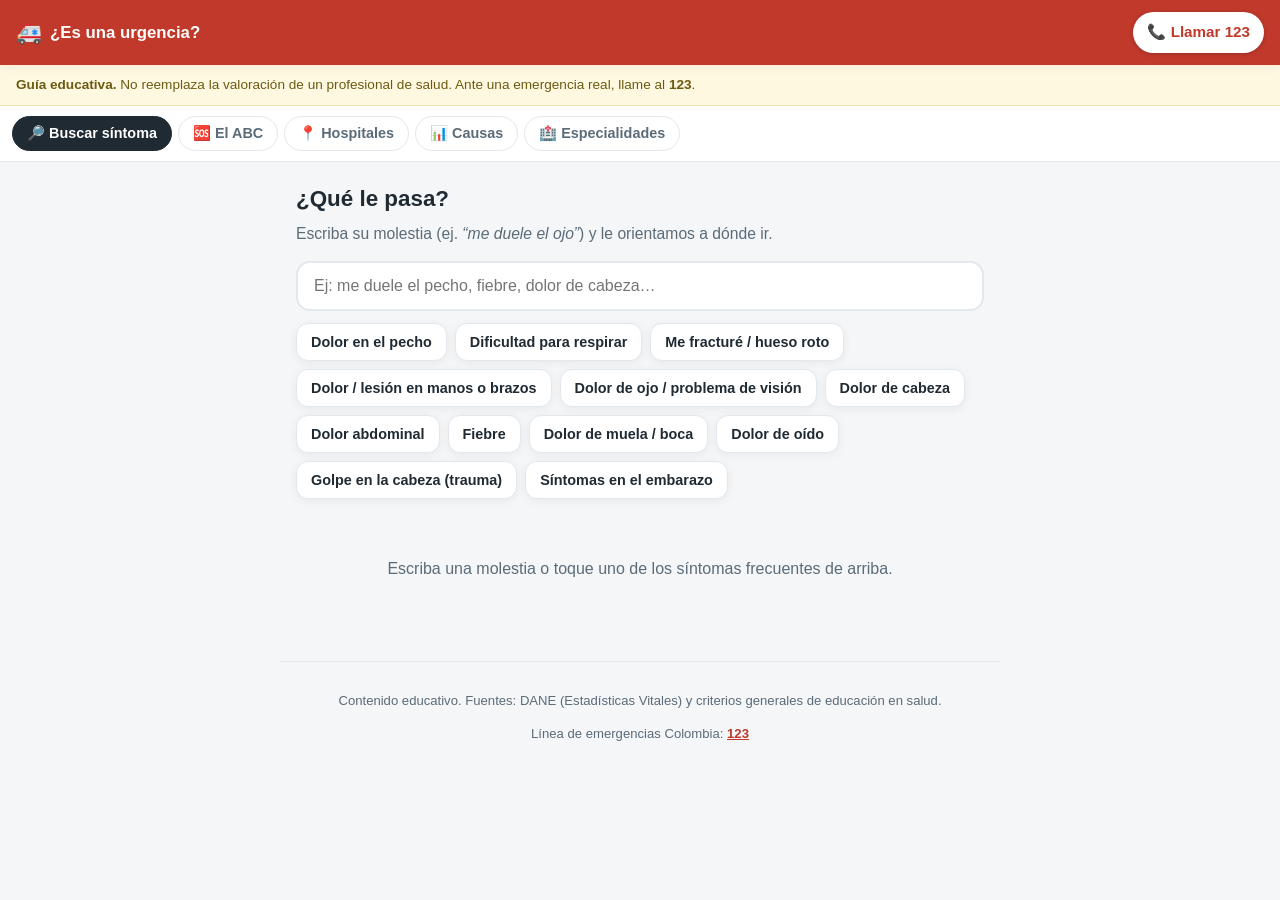
==== visor/urgencias-visor.html @ c4216f6f "App educativa de urgencias (Subred Norte Bogotá): buscador síntoma→sede, ABC, causas DANE, visor" ====
<!DOCTYPE html>
<html lang="es-CO">
<head>
  <meta charset="UTF-8" />
  <meta name="viewport" content="width=device-width, initial-scale=1.0" />
  <meta name="description" content="App educativa para identificar cuándo acudir a urgencias en Colombia." />
  <meta name="theme-color" content="#c0392b" />
  <title>¿Es una urgencia? — Guía educativa (Colombia)</title>
  <style>
/* styles.css — Mobile-first. Pensado para migrar a app móvil. */

:root {
  --rojo: #c0392b;
  --naranja: #e67e22;
  --azul: #2980b9;
  --verde: #27ae60;
  --texto: #1f2a33;
  --gris: #5b6b78;
  --fondo: #f4f6f8;
  --tarjeta: #ffffff;
  --borde: #e2e8ee;
  --radio: 14px;
  --sombra: 0 2px 10px rgba(0, 0, 0, 0.06);
}

* { box-sizing: border-box; }

html, body { margin: 0; padding: 0; }

body {
  font-family: -apple-system, "Segoe UI", Roboto, Helvetica, Arial, sans-serif;
  background: var(--fondo);
  color: var(--texto);
  line-height: 1.5;
  -webkit-font-smoothing: antialiased;
  padding-bottom: 40px;
}

/* Barra superior */
.appbar {
  position: sticky;
  top: 0;
  z-index: 10;
  display: flex;
  align-items: center;
  justify-content: space-between;
  gap: 12px;
  padding: 12px 16px;
  background: var(--rojo);
  color: #fff;
  box-shadow: var(--sombra);
}
.appbar__title { display: flex; align-items: center; gap: 8px; font-weight: 700; font-size: 1.05rem; }
.appbar__logo { font-size: 1.3rem; }
.btn-123 {
  background: #fff;
  color: var(--rojo);
  font-weight: 800;
  text-decoration: none;
  padding: 9px 14px;
  border-radius: 999px;
  font-size: 0.95rem;
  white-space: nowrap;
  box-shadow: 0 1px 4px rgba(0,0,0,0.2);
}
.btn-123:active { transform: scale(0.97); }

/* Aviso */
.disclaimer {
  background: #fff8e1;
  border-bottom: 1px solid #f0e2b0;
  color: #6b5a12;
  font-size: 0.85rem;
  padding: 10px 16px;
}

/* Pestañas */
.tabs {
  display: flex;
  gap: 6px;
  overflow-x: auto;
  padding: 10px 12px;
  background: var(--tarjeta);
  border-bottom: 1px solid var(--borde);
  -webkit-overflow-scrolling: touch;
}
.tab {
  flex: 0 0 auto;
  border: 1px solid var(--borde);
  background: #fff;
  color: var(--gris);
  padding: 8px 14px;
  border-radius: 999px;
  font-size: 0.9rem;
  font-weight: 600;
  cursor: pointer;
  white-space: nowrap;
}
.tab--active { background: var(--texto); color: #fff; border-color: var(--texto); }

/* Contenido */
.content { max-width: 720px; margin: 0 auto; padding: 16px; }
.panel { display: none; animation: fade 0.2s ease; }
.panel--active { display: block; }
@keyframes fade { from { opacity: 0; transform: translateY(4px); } to { opacity: 1; transform: none; } }

.h1 { font-size: 1.4rem; margin: 4px 0 6px; }
.lead { color: var(--gris); margin: 0 0 16px; font-size: 0.98rem; }

/* Buscador */
.search__input {
  width: 100%;
  padding: 14px 16px;
  border: 2px solid var(--borde);
  border-radius: var(--radio);
  font-size: 1rem;
  background: #fff;
}
.search__input:focus { outline: none; border-color: var(--azul); }

.chips { display: flex; flex-wrap: wrap; gap: 8px; margin: 12px 0 18px; }
.chip {
  border: 1px solid var(--borde);
  background: #fff;
  border-radius: 12px;
  padding: 10px 14px;
  font-size: 0.9rem;
  font-weight: 600;
  cursor: pointer;
  color: var(--texto);
  box-shadow: var(--sombra);
}
.chip:active { transform: scale(0.97); }

/* Tarjetas de resultado */
.resultados { display: grid; gap: 12px; }
.card {
  background: var(--tarjeta);
  border: 1px solid var(--borde);
  border-left: 6px solid var(--gris);
  border-radius: var(--radio);
  padding: 14px 16px;
  box-shadow: var(--sombra);
}
.card__head { display: flex; align-items: center; justify-content: space-between; gap: 10px; flex-wrap: wrap; }
.card__title { font-size: 1.1rem; font-weight: 700; margin: 0; }
.badge {
  color: #fff;
  font-size: 0.78rem;
  font-weight: 700;
  padding: 4px 10px;
  border-radius: 999px;
  white-space: nowrap;
}
.card__adonde { margin: 8px 0; font-weight: 600; }
.card__meta { font-size: 0.9rem; color: var(--gris); }
.card__nivelmsg { font-size: 0.9rem; margin: 8px 0 0; color: var(--texto); }

.alarma-titulo { font-weight: 700; font-size: 0.9rem; margin: 12px 0 6px; color: var(--rojo); }
.alarma-lista { margin: 0; padding-left: 18px; font-size: 0.9rem; }
.alarma-lista li { margin-bottom: 4px; }

.empty { color: var(--gris); text-align: center; padding: 24px; }

/* ABC */
.abc-list { display: grid; gap: 14px; }
.abc-card {
  background: var(--tarjeta);
  border: 1px solid var(--borde);
  border-radius: var(--radio);
  padding: 14px 16px;
  box-shadow: var(--sombra);
}
.abc-card__head { display: flex; align-items: center; gap: 12px; }
.abc-letra {
  background: var(--rojo);
  color: #fff;
  font-weight: 800;
  width: 40px; height: 40px;
  border-radius: 10px;
  display: grid; place-items: center;
  font-size: 1.3rem;
  flex: 0 0 auto;
}
.abc-card__nombre { font-weight: 700; }
.abc-card__pregunta { font-style: italic; color: var(--gris); margin: 8px 0; }

/* Causas */
.causas-list { display: grid; gap: 12px; }
.causa {
  background: var(--tarjeta);
  border: 1px solid var(--borde);
  border-radius: var(--radio);
  box-shadow: var(--sombra);
  overflow: hidden;
}
.causa__head {
  display: flex; align-items: center; gap: 10px;
  padding: 12px 14px; cursor: pointer; user-select: none;
}
.causa__puesto {
  background: var(--texto); color: #fff; font-weight: 800;
  width: 28px; height: 28px; border-radius: 8px;
  display: grid; place-items: center; font-size: 0.9rem; flex: 0 0 auto;
}
.causa__nombre { font-weight: 700; flex: 1; font-size: 0.98rem; }
.causa__toggle { color: var(--gris); font-size: 1.2rem; }
.causa__body { padding: 0 14px 14px; border-top: 1px solid var(--borde); display: none; }
.causa--open .causa__body { display: block; }
.causa__quees { color: var(--gris); font-size: 0.92rem; margin: 10px 0; }
.causa__nota { background: #f0f6ff; border-radius: 10px; padding: 8px 10px; font-size: 0.85rem; margin-top: 10px; }

/* Especialidades */
.esp-list { display: grid; gap: 10px; }
.esp {
  background: var(--tarjeta);
  border: 1px solid var(--borde);
  border-radius: var(--radio);
  padding: 12px 14px;
  box-shadow: var(--sombra);
}
.esp__nombre { font-weight: 700; margin-bottom: 4px; }
.esp__motivo { color: var(--gris); font-size: 0.9rem; }

/* Hospitales */
.loc-label { display: block; font-size: 0.85rem; color: var(--gris); margin-bottom: 6px; font-weight: 600; }
.hosp-list { display: grid; gap: 12px; margin-top: 14px; }
.hosp__acciones { display: flex; gap: 8px; margin-top: 12px; flex-wrap: wrap; }
.hosp__btn {
  flex: 1 1 auto;
  text-align: center;
  text-decoration: none;
  background: var(--rojo);
  color: #fff;
  font-weight: 700;
  padding: 10px 12px;
  border-radius: 10px;
  font-size: 0.9rem;
  min-width: 120px;
}
.hosp__btn--ghost { background: #fff; color: var(--azul); border: 1px solid var(--azul); }
.hosp__btn:active { transform: scale(0.98); }

/* Sede sugerida dentro del resultado de síntoma */
.sede-sugerida {
  margin-top: 12px;
  padding: 10px 12px;
  background: #f0f6ff;
  border: 1px solid #d4e5fb;
  border-radius: 10px;
  font-size: 0.9rem;
}
.sede-sugerida__titulo { font-weight: 700; margin: 0 0 6px; color: var(--azul); }
.sede-sugerida__item {
  display: flex; align-items: flex-start; justify-content: space-between; gap: 8px;
  padding: 6px 0; border-top: 1px dashed #d4e5fb; font-size: 0.88rem;
}
.sede-sugerida__item:first-of-type { border-top: none; }
.hosp__link { text-decoration: none; font-size: 1.1rem; flex: 0 0 auto; }

/* Pie */
.foot {
  max-width: 720px; margin: 24px auto 0; padding: 16px;
  color: var(--gris); font-size: 0.82rem; text-align: center;
  border-top: 1px solid var(--borde);
}
.foot a { color: var(--rojo); }

@media (min-width: 560px) {
  .resultados, .causas-list { grid-template-columns: 1fr; }
}

</style>
</head>
<body>
  <!-- Barra superior con acceso directo al 123 -->
  <header class="appbar">
    <div class="appbar__title">
      <span class="appbar__logo" aria-hidden="true">🚑</span>
      <span>¿Es una urgencia?</span>
    </div>
    <a class="btn-123" href="tel:123" aria-label="Llamar al 123, línea de emergencias">
      📞 Llamar 123
    </a>
  </header>

  <!-- Aviso educativo -->
  <div class="disclaimer" role="note">
    <strong>Guía educativa.</strong> No reemplaza la valoración de un profesional de salud.
    Ante una emergencia real, llame al <strong>123</strong>.
  </div>

  <!-- Navegación por pestañas -->
  <nav class="tabs" role="tablist" aria-label="Secciones">
    <button class="tab tab--active" data-tab="buscar" role="tab">🔎 Buscar síntoma</button>
    <button class="tab" data-tab="abc" role="tab">🆘 El ABC</button>
    <button class="tab" data-tab="hospitales" role="tab">📍 Hospitales</button>
    <button class="tab" data-tab="causas" role="tab">📊 Causas</button>
    <button class="tab" data-tab="especialidades" role="tab">🏥 Especialidades</button>
  </nav>

  <main class="content">
    <!-- SECCIÓN: BUSCADOR DE SÍNTOMAS -->
    <section id="tab-buscar" class="panel panel--active" role="tabpanel">
      <h1 class="h1">¿Qué le pasa?</h1>
      <p class="lead">Escriba su molestia (ej. <em>“me duele el ojo”</em>) y le orientamos a dónde ir.</p>
      <div class="search">
        <input
          id="search-input"
          class="search__input"
          type="search"
          placeholder="Ej: me duele el pecho, fiebre, dolor de cabeza…"
          autocomplete="off"
          aria-label="Describa su síntoma"
        />
      </div>
      <div class="chips" id="chips" aria-label="Síntomas frecuentes"></div>
      <div id="resultados" class="resultados" aria-live="polite"></div>
    </section>

    <!-- SECCIÓN: ABC -->
    <section id="tab-abc" class="panel" role="tabpanel">
      <h1 class="h1">El ABC de una urgencia</h1>
      <p class="lead">
        El <strong>ABC</strong> son las tres cosas que mantienen a una persona con vida.
        Si falla alguna, es una <strong>emergencia</strong>: llame al 123.
      </p>
      <div id="abc-list" class="abc-list"></div>
    </section>

    <!-- SECCIÓN: HOSPITALES (Subred Norte) -->
    <section id="tab-hospitales" class="panel" role="tabpanel">
      <h1 class="h1">¿A dónde ir? — Subred Norte</h1>
      <p class="lead">
        Red pública de la <strong>Subred Integrada de Servicios de Salud Norte E.S.E.</strong>
        Elija su localidad para ver las sedes y cuáles tienen urgencias.
      </p>
      <div class="search">
        <label class="loc-label" for="loc-select">Localidad</label>
        <select id="loc-select" class="search__input" aria-label="Seleccione su localidad">
          <option value="todas">Todas las localidades</option>
        </select>
      </div>
      <div id="hospitales-list" class="hosp-list" aria-live="polite"></div>
    </section>

    <!-- SECCIÓN: CAUSAS DE MORTALIDAD -->
    <section id="tab-causas" class="panel" role="tabpanel">
      <h1 class="h1">Principales causas de muerte en Colombia</h1>
      <p class="lead">
        Según el <strong>DANE</strong> (Estadísticas Vitales). Conozca sus signos de alarma
        para reconocerlas a tiempo.
      </p>
      <div id="causas-list" class="causas-list"></div>
    </section>

    <!-- SECCIÓN: ESPECIALIDADES -->
    <section id="tab-especialidades" class="panel" role="tabpanel">
      <h1 class="h1">¿A qué especialidad acudir?</h1>
      <p class="lead">Orientación general por tipo de molestia.</p>
      <div id="especialidades-list" class="esp-list"></div>
    </section>
  </main>

  <footer class="foot">
    <p>Contenido educativo. Fuentes: DANE (Estadísticas Vitales) y criterios generales de educación en salud.</p>
    <p>Línea de emergencias Colombia: <a href="tel:123"><strong>123</strong></a></p>
  </footer>

  <script>
/**
 * data.js — Contenido clínico educativo de la app "¿Es una urgencia?"
 *
 * FUENTES:
 * - Niveles de urgencia y signos de alarma: criterios generales de triaje y
 *   educación en salud (orientativos, NO diagnósticos).
 * - Causas de mortalidad: DANE, Estadísticas Vitales (reportes 2024–2025).
 * - Línea de emergencias: 123, Número Único Nacional de Seguridad y Emergencias.
 *
 * AVISO: Este contenido es EDUCATIVO. No reemplaza la valoración de un
 * profesional de salud. Ante una emergencia real, llame al 123.
 */

/* Niveles de orientación que puede devolver la app */
const NIVELES = {
  EMERGENCIA: {
    id: 'emergencia',
    titulo: 'Emergencia — llame al 123 ya',
    color: '#c0392b',
    mensaje:
      'Estos signos pueden poner en riesgo la vida. No conduzca usted mismo si puede evitarlo. Llame al 123 o vaya de inmediato al servicio de urgencias más cercano.',
  },
  URGENCIA: {
    id: 'urgencia',
    titulo: 'Acuda pronto a urgencias',
    color: '#e67e22',
    mensaje:
      'Conviene que lo valore un profesional hoy mismo en un servicio de urgencias. No espere a que empeore.',
  },
  CONSULTA: {
    id: 'consulta',
    titulo: 'Consulta prioritaria / especialista',
    color: '#2980b9',
    mensaje:
      'Probablemente no es una emergencia vital, pero debe ser valorado pronto. Pida cita prioritaria o acuda a la especialidad indicada. Si empeora o aparecen signos de alarma, vaya a urgencias.',
  },
  AUTOCUIDADO: {
    id: 'autocuidado',
    titulo: 'Observación y autocuidado',
    color: '#27ae60',
    mensaje:
      'Suele poder manejarse con observación y cuidados en casa. Si no mejora en el tiempo esperado o aparecen signos de alarma, consulte.',
  },
};

/**
 * El "ABC" de la valoración inicial de urgencias.
 * A = Airway (vía aérea), B = Breathing (respiración), C = Circulation (circulación).
 * Es la base para reconocer una situación que amenaza la vida.
 */
const ABC = [
  {
    letra: 'A',
    nombre: 'Vía aérea (Airway)',
    pregunta: '¿La persona puede hablar o respirar sin obstrucción?',
    alarma: [
      'No puede hablar, toser ni respirar (posible atragantamiento)',
      'Se lleva las manos al cuello / se pone morada (cianosis) en labios o cara',
      'Ruido agudo al inspirar (estridor) o babeo con imposibilidad de tragar',
    ],
    accion: 'Signo de EMERGENCIA. Llame al 123. Si hay atragantamiento y la persona no puede toser, aplique maniobras de desobstrucción si sabe hacerlas.',
  },
  {
    letra: 'B',
    nombre: 'Respiración (Breathing)',
    pregunta: '¿Respira con normalidad?',
    alarma: [
      'Dificultad para respirar en reposo o al hablar',
      'Respiración muy rápida, muy lenta o pausas',
      'Labios o uñas azulados, hundimiento de las costillas al respirar (en niños)',
    ],
    accion: 'Signo de EMERGENCIA. Llame al 123. Mantenga a la persona sentada y calmada.',
  },
  {
    letra: 'C',
    nombre: 'Circulación (Circulation)',
    pregunta: '¿Hay pulso y buena circulación?',
    alarma: [
      'No responde y no respira: inicie RCP y llame al 123',
      'Sangrado abundante que no se detiene',
      'Piel fría, pálida o sudorosa, pulso muy débil o muy rápido',
      'Dolor en el pecho con sudoración, náuseas o dolor que irradia al brazo/mandíbula',
    ],
    accion: 'Signo de EMERGENCIA. Llame al 123. Controle el sangrado con presión directa. Si no respira, inicie RCP.',
  },
];

/**
 * 10 principales causas de mortalidad en Colombia (DANE, Estadísticas Vitales 2024–2025).
 * Para cada una: qué es (lenguaje sencillo) y SIGNOS DE ALARMA para reconocerla a tiempo.
 * Las causas externas (p. ej. agresiones) se incluyen como contexto, no como autodiagnóstico.
 */
const CAUSAS_MORTALIDAD = [
  {
    puesto: 1,
    nombre: 'Enfermedad isquémica del corazón (infarto)',
    quees: 'Bloqueo del flujo de sangre al corazón. Incluye el infarto agudo de miocardio.',
    alarma: [
      'Dolor u opresión en el pecho que dura más de unos minutos',
      'Dolor que se corre al brazo (sobre todo izquierdo), mandíbula, cuello o espalda',
      'Sudoración fría, náuseas, falta de aire, sensación de muerte inminente',
    ],
    nivel: NIVELES.EMERGENCIA,
    especialidad: 'Cardiología',
  },
  {
    puesto: 2,
    nombre: 'Enfermedad cerebrovascular (ACV / derrame)',
    quees: 'Interrupción del flujo de sangre al cerebro (isquémico) o sangrado (hemorrágico).',
    alarma: [
      'Cara torcida / boca desviada de un lado (pídale sonreír)',
      'Debilidad o adormecimiento de un brazo o una pierna',
      'Dificultad para hablar o entender, habla enredada',
      'Pérdida súbita de visión, mareo intenso o dolor de cabeza repentino y fuerte',
    ],
    nivel: NIVELES.EMERGENCIA,
    especialidad: 'Neurología',
    nota: 'Regla CARA–BRAZO–HABLA–TIEMPO: el tiempo es cerebro. Llame al 123 de inmediato.',
  },
  {
    puesto: 3,
    nombre: 'Enfermedad crónica de las vías respiratorias (EPOC)',
    quees: 'Daño crónico de los pulmones (frecuente en fumadores), que puede descompensarse.',
    alarma: [
      'Falta de aire que empeora de forma marcada',
      'Labios o uñas azulados',
      'Confusión o somnolencia por falta de oxígeno',
      'Fiebre con aumento y cambio de color de las flemas',
    ],
    nivel: NIVELES.URGENCIA,
    especialidad: 'Neumología',
  },
  {
    puesto: 4,
    nombre: 'Agresiones / causas externas',
    quees: 'Lesiones por violencia o trauma. Es una de las primeras causas de muerte en Colombia (DANE).',
    alarma: [
      'Heridas con sangrado abundante',
      'Traumatismo de cabeza con pérdida de conocimiento, vómito o confusión',
      'Dificultad para respirar o dolor intenso tras un golpe',
    ],
    nivel: NIVELES.EMERGENCIA,
    especialidad: 'Urgencias / Cirugía',
    nota: 'Contexto incluido con fines educativos. Ante violencia, además del 123, existen líneas de protección.',
  },
  {
    puesto: 5,
    nombre: 'Diabetes mellitus',
    quees: 'Alteración del azúcar en la sangre. Puede descompensarse hacia valores muy altos o muy bajos.',
    alarma: [
      'Azúcar muy baja: temblor, sudor frío, confusión, pérdida de conocimiento',
      'Azúcar muy alta: sed intensa, orinar mucho, aliento afrutado, respiración rápida',
      'Vómito persistente, somnolencia o desorientación en persona diabética',
    ],
    nivel: NIVELES.URGENCIA,
    especialidad: 'Medicina interna / Endocrinología',
  },
  {
    puesto: 6,
    nombre: 'Enfermedades hipertensivas',
    quees: 'Complicaciones por presión arterial alta no controlada.',
    alarma: [
      'Dolor de cabeza intenso con visión borrosa',
      'Dolor en el pecho o falta de aire',
      'Presión muy alta con síntomas neurológicos (confusión, debilidad)',
    ],
    nivel: NIVELES.URGENCIA,
    especialidad: 'Medicina interna / Cardiología',
  },
  {
    puesto: 7,
    nombre: 'Infecciones respiratorias agudas (neumonía)',
    quees: 'Infección de los pulmones o vías respiratorias.',
    alarma: [
      'Fiebre alta con dificultad para respirar',
      'Dolor en el pecho al respirar',
      'En adultos mayores o niños: respiración rápida, decaimiento marcado',
    ],
    nivel: NIVELES.URGENCIA,
    especialidad: 'Medicina general / Neumología',
  },
  {
    puesto: 8,
    nombre: 'Tumores malignos (cáncer)',
    quees: 'Crecimiento anormal de células. Entre los más frecuentes: pulmón, estómago, mama, colon.',
    alarma: [
      'Sangrado inexplicable (al toser, en heces u orina)',
      'Pérdida de peso importante sin causa',
      'Masa o bulto que crece, dolor persistente que no cede',
    ],
    nivel: NIVELES.CONSULTA,
    especialidad: 'Oncología (valoración prioritaria)',
    nota: 'La mayoría no son urgencias del momento, pero requieren estudio pronto. Algunas complicaciones (sangrado, obstrucción) sí son urgencia.',
  },
  {
    puesto: 9,
    nombre: 'Enfermedades del sistema urinario',
    quees: 'Incluye infecciones urinarias complicadas y falla renal.',
    alarma: [
      'Fiebre con dolor intenso en la espalda baja o costado',
      'No poder orinar o dolor fuerte al orinar con fiebre',
      'Hinchazón, confusión o disminución importante de la orina',
    ],
    nivel: NIVELES.URGENCIA,
    especialidad: 'Urología / Nefrología',
  },
  {
    puesto: 10,
    nombre: 'Enfermedades del aparato digestivo',
    quees: 'Incluye cirrosis, sangrado digestivo y otras enfermedades del hígado e intestino.',
    alarma: [
      'Vómito con sangre o heces negras',
      'Dolor abdominal intenso que no cede',
      'Piel u ojos amarillos (ictericia) con dolor y fiebre',
    ],
    nivel: NIVELES.URGENCIA,
    especialidad: 'Gastroenterología / Cirugía',
  },
];

/**
 * BUSCADOR DE SÍNTOMAS.
 * Cada entrada: palabras clave (para buscar "me duele el ojo"), a dónde ir,
 * especialidad y signos de alarma que elevan el nivel a urgencia/emergencia.
 */
const SINTOMAS = [
  {
    nombre: 'Dolor en el pecho',
    claves: ['pecho', 'corazon', 'infarto', 'opresion', 'dolor en el pecho'],
    nivel: NIVELES.EMERGENCIA,
    adonde: 'Urgencias de inmediato / llame al 123',
    especialidad: 'Cardiología',
    especialidadesRequeridas: ['Medicina interna', 'Urgencias adultos'],
    alarma: ['Dolor que irradia al brazo o mandíbula', 'Sudoración, náuseas, falta de aire'],
  },
  {
    nombre: 'Dificultad para respirar',
    claves: ['respirar', 'ahogo', 'falta de aire', 'asfixia', 'no puedo respirar'],
    nivel: NIVELES.EMERGENCIA,
    adonde: 'Urgencias de inmediato / llame al 123',
    especialidad: 'Neumología / Urgencias',
    especialidadesRequeridas: ['Urgencias adultos', 'Medicina interna'],
    alarma: ['Labios azulados', 'No puede completar frases por la falta de aire'],
  },
  {
    nombre: 'Me fracturé / hueso roto',
    claves: ['fractura', 'fracture', 'hueso', 'quebre', 'me quebre', 'roto', 'luxacion', 'esguince'],
    nivel: NIVELES.URGENCIA,
    adonde: 'Urgencias con ortopedia',
    especialidad: 'Ortopedia / Traumatología',
    especialidadesRequeridas: ['Ortopedia y traumatología', 'Cirugía general', 'Anestesiología'],
    alarma: [
      'Hueso expuesto o deformidad evidente → EMERGENCIA',
      'Pérdida de sensibilidad, miembro frío o pálido → EMERGENCIA',
      'Sangrado abundante asociado → EMERGENCIA',
    ],
  },
  {
    nombre: 'Dolor / lesión en manos o brazos',
    claves: ['mano', 'manos', 'brazo', 'brazos', 'muneca', 'dedo', 'dedos', 'codo'],
    nivel: NIVELES.URGENCIA,
    adonde: 'Urgencias con ortopedia',
    especialidad: 'Ortopedia / Traumatología',
    especialidadesRequeridas: ['Ortopedia y traumatología', 'Cirugía general'],
    alarma: [
      'Deformidad, no poder mover la mano/brazo → URGENCIA',
      'Herida profunda o amputación → EMERGENCIA (lleve la parte amputada en frío)',
      'Mano fría, pálida o sin sensibilidad → EMERGENCIA',
    ],
  },
  {
    nombre: 'Dolor de ojo / problema de visión',
    claves: ['ojo', 'ojos', 'vista', 'vision', 'ver', 'me duele el ojo'],
    nivel: NIVELES.CONSULTA,
    adonde: 'Consulta / urgencia oftalmológica según gravedad',
    especialidad: 'Oftalmología',
    especialidadesRequeridas: ['Oftalmología'],
    alarma: [
      'Pérdida súbita de visión → URGENCIA',
      'Trauma del ojo o químico en el ojo → URGENCIA (lave con agua y acuda)',
      'Dolor intenso con ojo rojo y visión borrosa → URGENCIA',
    ],
  },
  {
    nombre: 'Dolor de cabeza',
    claves: ['cabeza', 'cefalea', 'migrana', 'jaqueca', 'me duele la cabeza'],
    nivel: NIVELES.CONSULTA,
    adonde: 'Consulta médica; urgencias si hay signos de alarma',
    especialidad: 'Neurología',
    especialidadesRequeridas: ['Neurología', 'Urgencias adultos'],
    alarma: [
      'El peor dolor de cabeza de su vida, de inicio súbito → EMERGENCIA',
      'Con fiebre y rigidez de cuello → URGENCIA',
      'Con debilidad, visión doble o confusión → EMERGENCIA',
    ],
  },
  {
    nombre: 'Dolor abdominal',
    claves: ['abdomen', 'barriga', 'estomago', 'panza', 'vientre', 'me duele el estomago'],
    nivel: NIVELES.CONSULTA,
    adonde: 'Consulta; urgencias si el dolor es intenso o persistente',
    especialidad: 'Medicina general / Cirugía',
    especialidadesRequeridas: ['Cirugía general', 'Medicina interna'],
    alarma: [
      'Dolor intenso y continuo, abdomen duro → URGENCIA',
      'Vómito con sangre o heces negras → URGENCIA',
      'Dolor en parte baja derecha con fiebre (posible apendicitis) → URGENCIA',
    ],
  },
  {
    nombre: 'Fiebre',
    claves: ['fiebre', 'calentura', 'temperatura', 'febril'],
    nivel: NIVELES.AUTOCUIDADO,
    adonde: 'Autocuidado; consulta si persiste o hay signos de alarma',
    especialidad: 'Medicina general',
    especialidadesRequeridas: ['Medicina general', 'Medicina interna'],
    alarma: [
      'Fiebre con dificultad para respirar o confusión → URGENCIA',
      'Bebé menor de 3 meses con fiebre → URGENCIA',
      'Fiebre con manchas en la piel que no desaparecen al presionar → EMERGENCIA',
    ],
  },
  {
    nombre: 'Dolor de muela / boca',
    claves: ['muela', 'diente', 'dientes', 'boca', 'encia', 'odontologia'],
    nivel: NIVELES.CONSULTA,
    adonde: 'Consulta odontológica',
    especialidad: 'Odontología',
    especialidadesRequeridas: ['Cirugía maxilofacial / reconstructiva', 'Urgencias adultos'],
    alarma: ['Hinchazón de cara/cuello con fiebre y dificultad para tragar o respirar → URGENCIA'],
  },
  {
    nombre: 'Dolor de oído',
    claves: ['oido', 'oreja', 'otitis', 'me duele el oido'],
    nivel: NIVELES.CONSULTA,
    adonde: 'Consulta médica',
    especialidad: 'Otorrinolaringología',
    especialidadesRequeridas: ['Urgencias adultos', 'Medicina general'],
    alarma: ['Dolor intenso con fiebre alta, hinchazón detrás de la oreja → URGENCIA'],
  },
  {
    nombre: 'Golpe en la cabeza (trauma)',
    claves: ['golpe', 'trauma', 'cabeza golpe', 'caida', 'accidente'],
    nivel: NIVELES.URGENCIA,
    adonde: 'Urgencias',
    especialidad: 'Urgencias / Neurocirugía',
    especialidadesRequeridas: ['Neurocirugía', 'Urgencias adultos'],
    alarma: [
      'Pérdida de conocimiento, vómito o confusión → EMERGENCIA',
      'Salida de líquido o sangre por nariz/oídos → EMERGENCIA',
    ],
  },
  {
    nombre: 'Síntomas en el embarazo',
    claves: ['embarazo', 'embarazada', 'gestacion', 'bebe', 'parto'],
    nivel: NIVELES.URGENCIA,
    adonde: 'Urgencias de ginecobstetricia',
    especialidad: 'Ginecobstetricia',
    especialidadesRequeridas: ['Urgencias gineco-obstétricas', 'Ginecología y obstetricia'],
    alarma: [
      'Sangrado vaginal abundante → URGENCIA',
      'Dolor de cabeza fuerte, visión borrosa o hinchazón súbita → URGENCIA (preeclampsia)',
      'Disminución de movimientos del bebé → URGENCIA',
    ],
  },
];

/* Especialidades: cuándo acudir a cada una */
const ESPECIALIDADES = [
  { nombre: 'Cardiología', motivo: 'Dolor de pecho, palpitaciones, presión alta descontrolada, falta de aire al esfuerzo.' },
  { nombre: 'Neurología', motivo: 'Signos de ACV, convulsiones, dolor de cabeza con alarma, debilidad o adormecimiento.' },
  { nombre: 'Neumología', motivo: 'Dificultad para respirar, EPOC descompensada, asma severa.' },
  { nombre: 'Ginecobstetricia', motivo: 'Urgencias del embarazo, sangrado vaginal abundante, dolor pélvico intenso.' },
  { nombre: 'Pediatría', motivo: 'Niños con fiebre y mal estado, dificultad para respirar, deshidratación.' },
  { nombre: 'Oftalmología', motivo: 'Pérdida de visión, trauma o químico en el ojo, ojo rojo doloroso.' },
  { nombre: 'Otorrinolaringología', motivo: 'Oído, nariz y garganta: dolor intenso, sangrado nasal que no cede, cuerpos extraños.' },
  { nombre: 'Gastroenterología', motivo: 'Sangrado digestivo, dolor abdominal persistente, enfermedad del hígado.' },
  { nombre: 'Urología / Nefrología', motivo: 'Infección urinaria complicada, no poder orinar, cólico renal, falla renal.' },
  { nombre: 'Ortopedia / Traumatología', motivo: 'Fracturas, luxaciones, trauma de extremidades.' },
];

/* Línea de emergencias de Colombia */
const EMERGENCIA_TEL = '123';

</script>
  <script>
/**
 * hospitales.js — Red pública de la SUBRED INTEGRADA DE SERVICIOS DE SALUD NORTE E.S.E. (Bogotá)
 *
 * Localidades cubiertas con sede de urgencias: Usaquén, Chapinero, Suba, Engativá, Barrios Unidos.
 * (Teusaquillo queda fuera por tener solo sede administrativa — ver REGLA DE INCLUSIÓN.)
 *
 * FUENTES (consultadas 2025–2026):
 * - Subred Norte E.S.E. — subrednorte.gov.co (directorio, portafolio, call center 601 4431790).
 * - Alcaldía de Bogotá — bogota.gov.co (niveles de complejidad, servicios y especialidades).
 * - Capital Salud EPS — capitalsalud.gov.co (red de urgencias zona norte).
 *
 * ⚠️ VERACIDAD DE LAS ESPECIALIDADES:
 * El listado de "especialidades" por sede se basa en notas de prensa y comunicados oficiales,
 * NO en el portafolio detallado (PDF no accesible automáticamente). Cada sede trae
 * "datosVerificados": true/false. Donde es false, CONFIRME en subrednorte.gov.co o al 601 4431790
 * antes de usar con pacientes reales. Ante emergencia, llame al 123.
 *
 * Campos:
 * - urgencias24h: boolean — si tiene servicio de urgencias 24 horas.
 * - horarioUrgencias: texto del horario del servicio de urgencias.
 * - especialidades: array de especialidades de urgencia disponibles (orientativo).
 */

const SUBRED = {
  nombre: 'Subred Integrada de Servicios de Salud Norte E.S.E.',
  callcenter: '601 4431790',
  web: 'https://www.subrednorte.gov.co',
  localidades: ['Usaquén', 'Chapinero', 'Suba', 'Engativá', 'Barrios Unidos'],
};

const HOSPITALES = [
  {
    id: 'simon-bolivar',
    nombre: 'Hospital Simón Bolívar',
    localidad: 'Usaquén',
    nivel: 'III',
    nivelTexto: 'Nivel III — alta complejidad',
    direccion: 'Calle 165 # 7-06',
    urgencias24h: true,
    horarioUrgencias: 'Urgencias 24 horas, todos los días',
    especialidades: [
      'Urgencias adultos',
      'Medicina interna',
      'Cirugía general',
      'Ortopedia y traumatología',
      'Neurocirugía',
      'Neurología',
      'Anestesiología',
      'Cirugía maxilofacial / reconstructiva',
      'Unidad de quemados (referencia nacional)',
      'UCI (incluida UCI neurológica)',
    ],
    datosVerificados: true,
    tel: '601 4431790',
    maps: 'https://www.google.com/maps/search/?api=1&query=Hospital+Sim%C3%B3n+Bol%C3%ADvar+Bogot%C3%A1',
    nota: 'Mayor complejidad de la Subred Norte. Recibe urgencias graves (trauma, quemados, neuro) de toda la zona.',
  },
  {
    id: 'engativa',
    nombre: 'Hospital de Engativá',
    localidad: 'Engativá',
    nivel: 'II',
    nivelTexto: 'Nivel II — mediana complejidad',
    direccion: 'Transversal 100A # 80A-50',
    urgencias24h: true,
    horarioUrgencias: 'Urgencias 24 horas (adultos y pediátricas)',
    especialidades: [
      'Urgencias adultos',
      'Urgencias pediátricas',
      'Medicina interna',
      'Cirugía general',
      'Ortopedia y traumatología',
      'Ginecología y obstetricia',
      'Pediatría',
      'Anestesiología',
      'UCI',
    ],
    datosVerificados: false,
    tel: '601 4431790',
    maps: 'https://www.google.com/maps/search/?api=1&query=Hospital+de+Engativ%C3%A1+Bogot%C3%A1',
    nota: 'Urgencias de adultos y pediátricas para el noroccidente. Verifique especialidades en subrednorte.gov.co.',
  },
  {
    id: 'suba',
    nombre: 'Hospital de Suba',
    localidad: 'Suba',
    nivel: 'II',
    nivelTexto: 'Nivel II — mediana complejidad',
    direccion: 'Carrera 90 # 147-60',
    urgencias24h: true,
    horarioUrgencias: 'Urgencias 24 horas (adultos, pediátricas y obstétricas)',
    especialidades: [
      'Urgencias adultos',
      'Urgencias pediátricas',
      'Urgencias gineco-obstétricas',
      'Ginecología y obstetricia',
      'Alta dependencia obstétrica',
      'Medicina interna',
      'Cirugía general',
      'Pediatría',
      'Anestesiología',
    ],
    datosVerificados: false,
    tel: '601 4431790',
    maps: 'https://www.google.com/maps/search/?api=1&query=Hospital+de+Suba+Bogot%C3%A1',
    nota: 'Única Unidad de Alta Dependencia Obstétrica de la red pública. Fuerte en urgencias del embarazo.',
  },
  {
    id: 'chapinero',
    nombre: 'USS San Luis (Chapinero)',
    localidad: 'Chapinero',
    nivel: 'I',
    nivelTexto: 'Nivel I — baja complejidad',
    direccion: 'Km 5 Vía La Calera',
    urgencias24h: false,
    horarioUrgencias: 'Lunes a domingo: 7:00 a. m. – 5:00 p. m.',
    especialidades: ['Consulta prioritaria', 'Medicina general', 'Urgencia de baja complejidad'],
    datosVerificados: false,
    tel: '601 4431790',
    maps: 'https://www.google.com/maps/search/?api=1&query=USS+San+Luis+Km+5+V%C3%ADa+La+Calera+Bogot%C3%A1',
    nota: 'Horario diurno (no 24h). Ante signos de alarma, diríjase a Simón Bolívar o llame al 123.',
  },
  {
    id: 'barrios-unidos',
    nombre: 'USS Barrios Unidos (Sede Rionegro)',
    localidad: 'Barrios Unidos',
    nivel: 'I',
    nivelTexto: 'Nivel I — baja complejidad',
    direccion: 'Calle 94C # 57-40 (Sede Rionegro)',
    urgencias24h: false,
    horarioUrgencias: 'Consulte horario en subrednorte.gov.co',
    especialidades: ['Consulta prioritaria', 'Medicina general', 'Servicios ambulatorios'],
    datosVerificados: false,
    tel: '601 4431790',
    maps: 'https://www.google.com/maps/search/?api=1&query=Subred+Norte+Rionegro+Barrios+Unidos+Bogot%C3%A1',
    nota: 'Baja complejidad. Urgencias graves: Simón Bolívar / Engativá o 123.',
  },
];

/*
 * REGLA DE INCLUSIÓN (Opción B):
 * Solo se listan sedes que atienden ALGÚN tipo de urgencias (incluida baja complejidad).
 * Las sedes puramente administrativas se EXCLUYEN.
 * Excluida: Sede Central / administrativa Teusaquillo (Calle 66 # 15-41) — sin urgencias.
 */

/**
 * Devuelve las sedes que ofrecen una especialidad dada (coincidencia por texto).
 * Ordena primero las de urgencias 24h y mayor nivel.
 */
function hospitalesConEspecialidad(nombreEspecialidad) {
  const needle = (nombreEspecialidad || '')
    .toLowerCase()
    .normalize('NFD')
    .replace(/[\u0300-\u036f]/g, '');
  const nivelPeso = { III: 3, II: 2, I: 1 };
  return HOSPITALES.filter(function (h) {
    return h.especialidades.some(function (e) {
      const hay = e.toLowerCase().normalize('NFD').replace(/[\u0300-\u036f]/g, '');
      return hay.includes(needle);
    });
  }).sort(function (a, b) {
    if (a.urgencias24h !== b.urgencias24h) return b.urgencias24h - a.urgencias24h;
    return (nivelPeso[b.nivel] || 0) - (nivelPeso[a.nivel] || 0);
  });
}

</script>
  <script>
/* app.js — Lógica de la app. Usa los datos de data.js. */

(function () {
  'use strict';

  /* ---------- Utilidades ---------- */

  // Normaliza: minúsculas y sin tildes, para que "visión" ≈ "vision".
  function norm(texto) {
    return (texto || '')
      .toLowerCase()
      .normalize('NFD')
      .replace(/[\u0300-\u036f]/g, '')
      .trim();
  }

  function el(tag, className, html) {
    const n = document.createElement(tag);
    if (className) n.className = className;
    if (html != null) n.innerHTML = html;
    return n;
  }

  function badge(nivel) {
    const b = el('span', 'badge', nivel.titulo);
    b.style.background = nivel.color;
    return b;
  }

  /* ---------- Navegación por pestañas ---------- */

  function initTabs() {
    const tabs = document.querySelectorAll('.tab');
    tabs.forEach(function (tab) {
      tab.addEventListener('click', function () {
        const target = tab.getAttribute('data-tab');
        tabs.forEach((t) => t.classList.remove('tab--active'));
        tab.classList.add('tab--active');
        document.querySelectorAll('.panel').forEach(function (p) {
          p.classList.toggle('panel--active', p.id === 'tab-' + target);
        });
        window.scrollTo({ top: 0, behavior: 'smooth' });
      });
    });
  }

  /* ---------- Buscador de síntomas ---------- */

  function buscarSintomas(consulta) {
    const q = norm(consulta);
    if (!q) return [];
    return SINTOMAS.filter(function (s) {
      if (norm(s.nombre).includes(q)) return true;
      return s.claves.some(function (clave) {
        const k = norm(clave);
        return k.includes(q) || q.includes(k);
      });
    });
  }

  function tarjetaSintoma(s) {
    const card = el('article', 'card');
    card.style.borderLeftColor = s.nivel.color;

    const head = el('div', 'card__head');
    head.appendChild(el('h2', 'card__title', s.nombre));
    head.appendChild(badge(s.nivel));
    card.appendChild(head);

    card.appendChild(el('p', 'card__adonde', '➡️ ' + s.adonde));
    card.appendChild(el('p', 'card__meta', 'Especialidad: ' + s.especialidad));
    card.appendChild(el('p', 'card__nivelmsg', s.nivel.mensaje));

    if (s.alarma && s.alarma.length) {
      card.appendChild(el('p', 'alarma-titulo', '⚠️ Signos de alarma — vaya a urgencias / 123:'));
      const ul = el('ul', 'alarma-lista');
      s.alarma.forEach((a) => ul.appendChild(el('li', null, a)));
      card.appendChild(ul);
    }

    // Razón: especialidades que requiere esta urgencia.
    if (s.especialidadesRequeridas && s.especialidadesRequeridas.length) {
      card.appendChild(
        el('p', 'card__meta', '🩺 Por qué: requiere ' + s.especialidadesRequeridas.join(', '))
      );
    }

    // Sedes de la Subred Norte que atienden esta urgencia (con esa especialidad).
    const sedes = sedesParaSintoma(s);
    if (sedes.length) {
      const box = el('div', 'sede-sugerida');
      box.appendChild(el('p', 'sede-sugerida__titulo', '📍 A dónde ir (Subred Norte):'));
      sedes.forEach(function (sede) {
        const row = el('div', 'sede-sugerida__item');
        const txt =
          '<strong>' + sede.nombre + '</strong> — ' + sede.localidad +
          ', ' + sede.direccion +
          (sede.urgencias24h ? ' · 🚨 24h' : ' · 🕐 ' + (sede.horarioUrgencias || 'horario limitado'));
        row.appendChild(el('span', null, txt));
        const link = el('a', 'hosp__link', '🗺️');
        link.href = sede.maps;
        link.target = '_blank';
        link.rel = 'noopener';
        link.title = 'Cómo llegar';
        row.appendChild(link);
        box.appendChild(row);
      });
      card.appendChild(box);
    }
    return card;
  }

  // Devuelve las sedes que ofrecen alguna de las especialidades requeridas por el síntoma.
  // Si ninguna coincide, cae a la sede de mayor complejidad (Simón Bolívar).
  function sedesParaSintoma(s) {
    const reqs = s.especialidadesRequeridas || [];
    const encontradas = [];
    reqs.forEach(function (esp) {
      hospitalesConEspecialidad(esp).forEach(function (h) {
        if (!encontradas.some((e) => e.id === h.id)) encontradas.push(h);
      });
    });
    if (!encontradas.length) {
      const sb = HOSPITALES.find((h) => h.id === 'simon-bolivar');
      return sb ? [sb] : [];
    }
    // Máximo 3 sedes, priorizando 24h y mayor nivel.
    const nivelPeso = { III: 3, II: 2, I: 1 };
    return encontradas
      .sort(function (a, b) {
        if (a.urgencias24h !== b.urgencias24h) return b.urgencias24h - a.urgencias24h;
        return (nivelPeso[b.nivel] || 0) - (nivelPeso[a.nivel] || 0);
      })
      .slice(0, 3);
  }

  function renderResultados(lista, hayConsulta) {
    const cont = document.getElementById('resultados');
    cont.innerHTML = '';

    if (!hayConsulta) {
      cont.appendChild(
        el('p', 'empty', 'Escriba una molestia o toque uno de los síntomas frecuentes de arriba.')
      );
      return;
    }
    if (!lista.length) {
      cont.appendChild(
        el(
          'p',
          'empty',
          'No encontramos ese síntoma en la guía. Si tiene dudas o la molestia es fuerte, acuda a urgencias o llame al 123.'
        )
      );
      return;
    }
    lista.forEach((s) => cont.appendChild(tarjetaSintoma(s)));
  }

  function initBuscador() {
    const input = document.getElementById('search-input');
    const chips = document.getElementById('chips');

    // Recuadros de acceso rápido: todos los motivos de consulta frecuentes.
    SINTOMAS.forEach(function (s) {
      const chip = el('button', 'chip', s.nombre);
      chip.addEventListener('click', function () {
        input.value = s.nombre;
        renderResultados(buscarSintomas(s.nombre), true);
        input.focus();
      });
      chips.appendChild(chip);
    });

    input.addEventListener('input', function () {
      const v = input.value;
      renderResultados(buscarSintomas(v), v.trim().length > 0);
    });

    renderResultados([], false);
  }

  /* ---------- ABC ---------- */

  function initABC() {
    const cont = document.getElementById('abc-list');
    ABC.forEach(function (item) {
      const card = el('div', 'abc-card');
      const head = el('div', 'abc-card__head');
      head.appendChild(el('div', 'abc-letra', item.letra));
      head.appendChild(el('div', 'abc-card__nombre', item.nombre));
      card.appendChild(head);

      card.appendChild(el('p', 'abc-card__pregunta', item.pregunta));

      card.appendChild(el('p', 'alarma-titulo', '⚠️ Signos de peligro:'));
      const ul = el('ul', 'alarma-lista');
      item.alarma.forEach((a) => ul.appendChild(el('li', null, a)));
      card.appendChild(ul);

      card.appendChild(el('p', 'card__nivelmsg', item.accion));
      cont.appendChild(card);
    });
  }

  /* ---------- Causas de mortalidad (acordeón) ---------- */

  function initCausas() {
    const cont = document.getElementById('causas-list');
    CAUSAS_MORTALIDAD.forEach(function (c) {
      const wrap = el('div', 'causa');

      const head = el('div', 'causa__head');
      head.appendChild(el('div', 'causa__puesto', String(c.puesto)));
      head.appendChild(el('div', 'causa__nombre', c.nombre));
      head.appendChild(el('div', 'causa__toggle', '▾'));
      wrap.appendChild(head);

      const body = el('div', 'causa__body');
      body.appendChild(el('p', 'causa__quees', c.quees));

      const bHead = el('div', 'card__head');
      bHead.appendChild(el('span', null, '<strong>¿A dónde?</strong> ' + c.especialidad));
      bHead.appendChild(badge(c.nivel));
      body.appendChild(bHead);

      body.appendChild(el('p', 'alarma-titulo', '⚠️ Signos de alarma:'));
      const ul = el('ul', 'alarma-lista');
      c.alarma.forEach((a) => ul.appendChild(el('li', null, a)));
      body.appendChild(ul);

      if (c.nota) body.appendChild(el('p', 'causa__nota', 'ℹ️ ' + c.nota));

      wrap.appendChild(body);

      head.addEventListener('click', function () {
        wrap.classList.toggle('causa--open');
        head.querySelector('.causa__toggle').textContent =
          wrap.classList.contains('causa--open') ? '▴' : '▾';
      });

      cont.appendChild(wrap);
    });
  }

  /* ---------- Hospitales (Subred Norte) ---------- */

  function tarjetaHospital(h) {
    const card = el('article', 'card hosp');
    card.style.borderLeftColor = h.urgencias24h ? '#c0392b' : '#2980b9';

    const head = el('div', 'card__head');
    head.appendChild(el('h2', 'card__title', h.nombre));
    const tag = el('span', 'badge');
    if (h.urgencias24h) {
      tag.textContent = '🚨 Urgencias 24h';
      tag.style.background = '#c0392b';
    } else {
      tag.textContent = 'Baja complejidad';
      tag.style.background = '#2980b9';
    }
    head.appendChild(tag);
    card.appendChild(head);

    card.appendChild(el('p', 'card__meta', '📍 ' + h.localidad + ' — ' + h.direccion));
    card.appendChild(el('p', 'card__meta', 'Complejidad: ' + h.nivelTexto));
    if (h.horario) card.appendChild(el('p', 'card__meta', '🕐 ' + h.horario));
    card.appendChild(el('p', 'card__meta', 'Atiende: ' + h.urgencias.join(', ')));
    if (h.nota) card.appendChild(el('p', 'causa__nota', 'ℹ️ ' + h.nota));

    const acciones = el('div', 'hosp__acciones');
    const tel = el('a', 'hosp__btn', '📞 ' + h.tel);
    tel.href = 'tel:' + h.tel.replace(/\s/g, '');
    const mapa = el('a', 'hosp__btn hosp__btn--ghost', '🗺️ Cómo llegar');
    mapa.href = h.maps;
    mapa.target = '_blank';
    mapa.rel = 'noopener';
    acciones.appendChild(tel);
    acciones.appendChild(mapa);
    card.appendChild(acciones);

    return card;
  }

  function renderHospitales(localidad) {
    const cont = document.getElementById('hospitales-list');
    cont.innerHTML = '';
    let lista = HOSPITALES;
    if (localidad && localidad !== 'todas') {
      lista = HOSPITALES.filter((h) => h.localidad === localidad);
    }
    // Mostrar primero las sedes con urgencias 24h.
    lista = lista.slice().sort((a, b) => (b.urgencias24h === true) - (a.urgencias24h === true));

    if (!lista.length) {
      cont.appendChild(el('p', 'empty', 'No hay sedes registradas para esa localidad.'));
      return;
    }
    lista.forEach((h) => cont.appendChild(tarjetaHospital(h)));
  }

  function initHospitales() {
    const select = document.getElementById('loc-select');
    // Solo localidades que tienen al menos una sede con atención de urgencias.
    const localidadesConSede = [...new Set(HOSPITALES.map((h) => h.localidad))].sort();
    localidadesConSede.forEach(function (loc) {
      const opt = el('option', null, loc);
      opt.value = loc;
      select.appendChild(opt);
    });
    select.addEventListener('change', function () {
      renderHospitales(select.value);
    });
    renderHospitales('todas');
  }

  /* ---------- Especialidades ---------- */

  function initEspecialidades() {
    const cont = document.getElementById('especialidades-list');
    ESPECIALIDADES.forEach(function (e) {
      const card = el('div', 'esp');
      card.appendChild(el('div', 'esp__nombre', e.nombre));
      card.appendChild(el('div', 'esp__motivo', e.motivo));
      cont.appendChild(card);
    });
  }

  /* ---------- Arranque ---------- */

  document.addEventListener('DOMContentLoaded', function () {
    initTabs();
    initBuscador();
    initABC();
    initHospitales();
    initCausas();
    initEspecialidades();
  });
})();

</script>
</body>
</html>
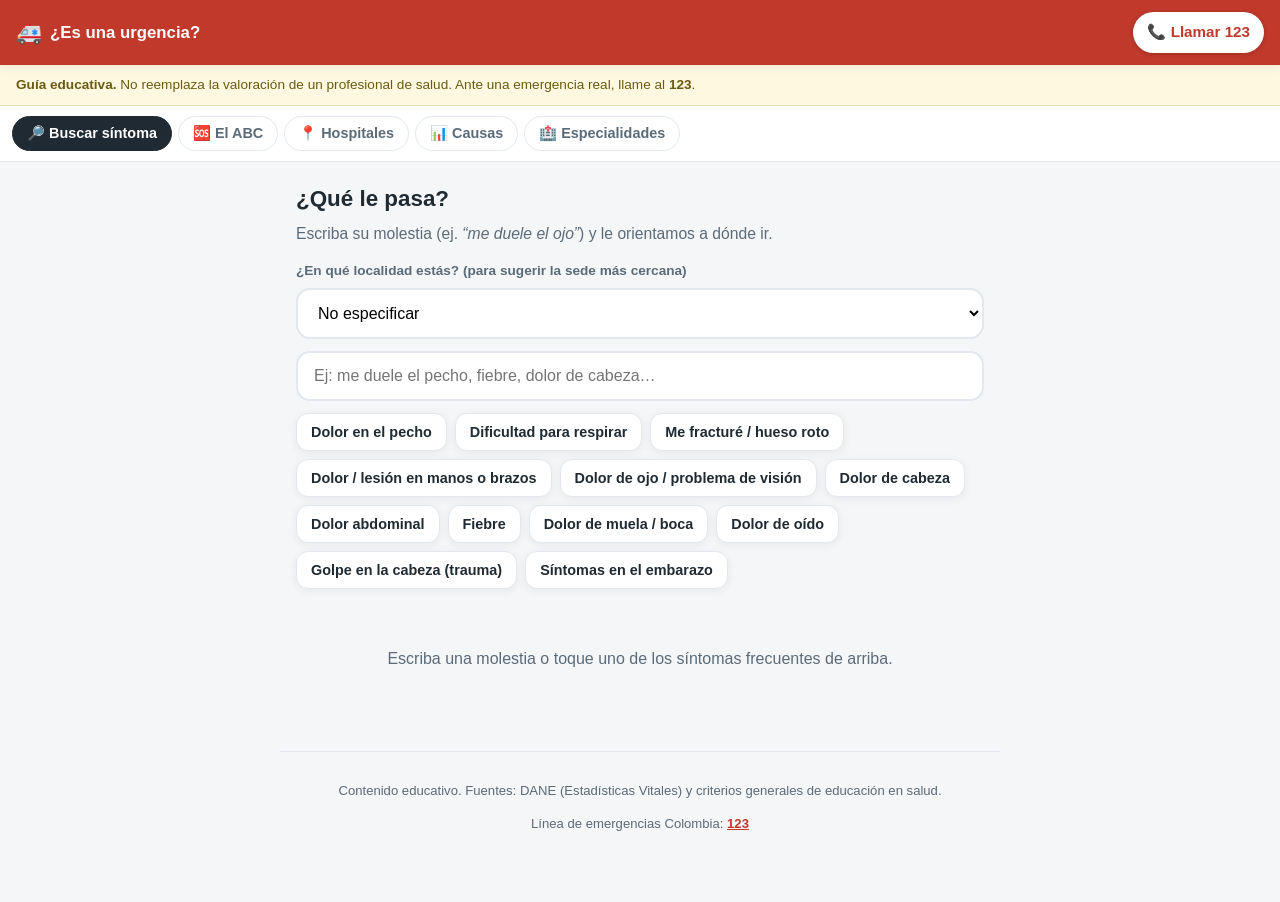
==== commit 884a5972: "Lógica de localidad simple (orden por cercanía) + especialidades de Engativá (cirugía general confir" ====
--- a/visor/urgencias-visor.html
+++ b/visor/urgencias-visor.html
@@ -257,6 +257,26 @@
 }
 .sede-sugerida__item:first-of-type { border-top: none; }
 .hosp__link { text-decoration: none; font-size: 1.1rem; flex: 0 0 auto; }
+.tag-cerca {
+  display: inline-block;
+  background: var(--verde);
+  color: #fff;
+  font-size: 0.7rem;
+  font-weight: 700;
+  padding: 2px 6px;
+  border-radius: 6px;
+  vertical-align: middle;
+}
+.tag-check {
+  display: inline-block;
+  background: #fff3cd;
+  color: #7a5c00;
+  font-size: 0.7rem;
+  font-weight: 700;
+  padding: 2px 6px;
+  border-radius: 6px;
+  vertical-align: middle;
+}
 
 /* Pie */
 .foot {
@@ -305,6 +325,12 @@
       <h1 class="h1">¿Qué le pasa?</h1>
       <p class="lead">Escriba su molestia (ej. <em>“me duele el ojo”</em>) y le orientamos a dónde ir.</p>
       <div class="search">
+        <label class="loc-label" for="user-loc">¿En qué localidad estás? (para sugerir la sede más cercana)</label>
+        <select id="user-loc" class="search__input" aria-label="Seleccione su localidad">
+          <option value="">No especificar</option>
+        </select>
+      </div>
+      <div class="search" style="margin-top:12px;">
         <input
           id="search-input"
           class="search__input"
@@ -820,21 +846,26 @@
     direccion: 'Transversal 100A # 80A-50',
     urgencias24h: true,
     horarioUrgencias: 'Urgencias 24 horas (adultos y pediátricas)',
+    // Confirmadas: fuentes oficiales + confirmación del equipo (cirugía general).
     especialidades: [
       'Urgencias adultos',
       'Urgencias pediátricas',
+      'Pediatría',
       'Medicina interna',
       'Cirugía general',
+      'Hospitalización',
+      'UCI',
+    ],
+    // Por confirmar para el Hospital de Engativá (aparecen en CAPS de la zona, no verificadas en el hospital).
+    especialidadesPorConfirmar: [
       'Ortopedia y traumatología',
       'Ginecología y obstetricia',
-      'Pediatría',
       'Anestesiología',
-      'UCI',
-    ],
-    datosVerificados: false,
+    ],
+    datosVerificados: true,
     tel: '601 4431790',
     maps: 'https://www.google.com/maps/search/?api=1&query=Hospital+de+Engativ%C3%A1+Bogot%C3%A1',
-    nota: 'Urgencias de adultos y pediátricas para el noroccidente. Verifique especialidades en subrednorte.gov.co.',
+    nota: 'Urgencias 24h de adultos y pediátricas (noroccidente). Cirugía, ortopedia, gineco y anestesia: por confirmar.',
   },
   {
     id: 'suba',
@@ -909,15 +940,23 @@
     .toLowerCase()
     .normalize('NFD')
     .replace(/[\u0300-\u036f]/g, '');
+  const match = (e) =>
+    e.toLowerCase().normalize('NFD').replace(/[\u0300-\u036f]/g, '').includes(needle);
   const nivelPeso = { III: 3, II: 2, I: 1 };
-  return HOSPITALES.filter(function (h) {
-    return h.especialidades.some(function (e) {
-      const hay = e.toLowerCase().normalize('NFD').replace(/[\u0300-\u036f]/g, '');
-      return hay.includes(needle);
-    });
-  }).sort(function (a, b) {
-    if (a.urgencias24h !== b.urgencias24h) return b.urgencias24h - a.urgencias24h;
-    return (nivelPeso[b.nivel] || 0) - (nivelPeso[a.nivel] || 0);
+  const res = [];
+  HOSPITALES.forEach(function (h) {
+    if (h.especialidades.some(match)) {
+      res.push({ hospital: h, confirmado: true });
+    } else if ((h.especialidadesPorConfirmar || []).some(match)) {
+      res.push({ hospital: h, confirmado: false });
+    }
+  });
+  // Confirmados primero; luego 24h; luego mayor nivel.
+  return res.sort(function (a, b) {
+    if (a.confirmado !== b.confirmado) return b.confirmado - a.confirmado;
+    if (a.hospital.urgencias24h !== b.hospital.urgencias24h)
+      return b.hospital.urgencias24h - a.hospital.urgencias24h;
+    return (nivelPeso[b.hospital.nivel] || 0) - (nivelPeso[a.hospital.nivel] || 0);
   });
 }
 
@@ -937,6 +976,28 @@
       .normalize('NFD')
       .replace(/[\u0300-\u036f]/g, '')
       .trim();
+  }
+
+  // Localidad seleccionada por el usuario (lógica simple, sin GPS).
+  let userLocalidad = '';
+
+  // Cercanía aproximada entre localidades de la Subred Norte (orden de preferencia).
+  // Para cada localidad, lista las localidades vecinas de más cerca a más lejos.
+  const VECINDAD = {
+    'Usaquén': ['Usaquén', 'Chapinero', 'Suba', 'Barrios Unidos', 'Engativá'],
+    'Chapinero': ['Chapinero', 'Usaquén', 'Barrios Unidos', 'Suba', 'Engativá'],
+    'Suba': ['Suba', 'Usaquén', 'Engativá', 'Barrios Unidos', 'Chapinero'],
+    'Engativá': ['Engativá', 'Suba', 'Barrios Unidos', 'Usaquén', 'Chapinero'],
+    'Barrios Unidos': ['Barrios Unidos', 'Chapinero', 'Engativá', 'Usaquén', 'Suba'],
+  };
+
+  // Puntaje de cercanía: menor = más cerca. 99 si no hay info.
+  function cercania(localidadSede) {
+    if (!userLocalidad) return 0; // sin preferencia
+    const orden = VECINDAD[userLocalidad];
+    if (!orden) return 99;
+    const idx = orden.indexOf(localidadSede);
+    return idx === -1 ? 99 : idx;
   }
 
   function el(tag, className, html) {
@@ -1015,10 +1076,15 @@
     if (sedes.length) {
       const box = el('div', 'sede-sugerida');
       box.appendChild(el('p', 'sede-sugerida__titulo', '📍 A dónde ir (Subred Norte):'));
-      sedes.forEach(function (sede) {
+      sedes.forEach(function (item) {
+        const sede = item.hospital;
         const row = el('div', 'sede-sugerida__item');
+        const enTuLoc = userLocalidad && sede.localidad === userLocalidad;
         const txt =
-          '<strong>' + sede.nombre + '</strong> — ' + sede.localidad +
+          '<strong>' + sede.nombre + '</strong>' +
+          (enTuLoc ? ' <span class="tag-cerca">📍 en tu localidad</span>' : '') +
+          (!item.confirmado ? ' <span class="tag-check">⚠️ especialidad por confirmar</span>' : '') +
+          ' — ' + sede.localidad +
           ', ' + sede.direccion +
           (sede.urgencias24h ? ' · 🚨 24h' : ' · 🕐 ' + (sede.horarioUrgencias || 'horario limitado'));
         row.appendChild(el('span', null, txt));
@@ -1039,22 +1105,29 @@
   // Si ninguna coincide, cae a la sede de mayor complejidad (Simón Bolívar).
   function sedesParaSintoma(s) {
     const reqs = s.especialidadesRequeridas || [];
-    const encontradas = [];
+    const encontradas = []; // { hospital, confirmado }
     reqs.forEach(function (esp) {
-      hospitalesConEspecialidad(esp).forEach(function (h) {
-        if (!encontradas.some((e) => e.id === h.id)) encontradas.push(h);
+      hospitalesConEspecialidad(esp).forEach(function (r) {
+        const prev = encontradas.find((e) => e.hospital.id === r.hospital.id);
+        if (!prev) encontradas.push(r);
+        else if (r.confirmado) prev.confirmado = true; // si alguna req lo confirma, vale
       });
     });
     if (!encontradas.length) {
       const sb = HOSPITALES.find((h) => h.id === 'simon-bolivar');
-      return sb ? [sb] : [];
+      return sb ? [{ hospital: sb, confirmado: false }] : [];
     }
-    // Máximo 3 sedes, priorizando 24h y mayor nivel.
+    // Orden: 1) confirmado, 2) cercanía a la localidad del usuario, 3) 24h, 4) mayor nivel.
     const nivelPeso = { III: 3, II: 2, I: 1 };
     return encontradas
       .sort(function (a, b) {
-        if (a.urgencias24h !== b.urgencias24h) return b.urgencias24h - a.urgencias24h;
-        return (nivelPeso[b.nivel] || 0) - (nivelPeso[a.nivel] || 0);
+        if (a.confirmado !== b.confirmado) return b.confirmado - a.confirmado;
+        const ca = cercania(a.hospital.localidad);
+        const cb = cercania(b.hospital.localidad);
+        if (ca !== cb) return ca - cb;
+        if (a.hospital.urgencias24h !== b.hospital.urgencias24h)
+          return b.hospital.urgencias24h - a.hospital.urgencias24h;
+        return (nivelPeso[b.hospital.nivel] || 0) - (nivelPeso[a.hospital.nivel] || 0);
       })
       .slice(0, 3);
   }
@@ -1085,6 +1158,21 @@
   function initBuscador() {
     const input = document.getElementById('search-input');
     const chips = document.getElementById('chips');
+    const userLoc = document.getElementById('user-loc');
+
+    // Poblar el selector de localidad del usuario con las localidades que tienen sede.
+    const locs = [...new Set(HOSPITALES.map((h) => h.localidad))].sort();
+    locs.forEach(function (loc) {
+      const opt = el('option', null, loc);
+      opt.value = loc;
+      userLoc.appendChild(opt);
+    });
+    userLoc.addEventListener('change', function () {
+      userLocalidad = userLoc.value;
+      // Re-renderizar resultados con el nuevo orden por cercanía.
+      const v = input.value;
+      renderResultados(buscarSintomas(v), v.trim().length > 0);
+    });
 
     // Recuadros de acceso rápido: todos los motivos de consulta frecuentes.
     SINTOMAS.forEach(function (s) {
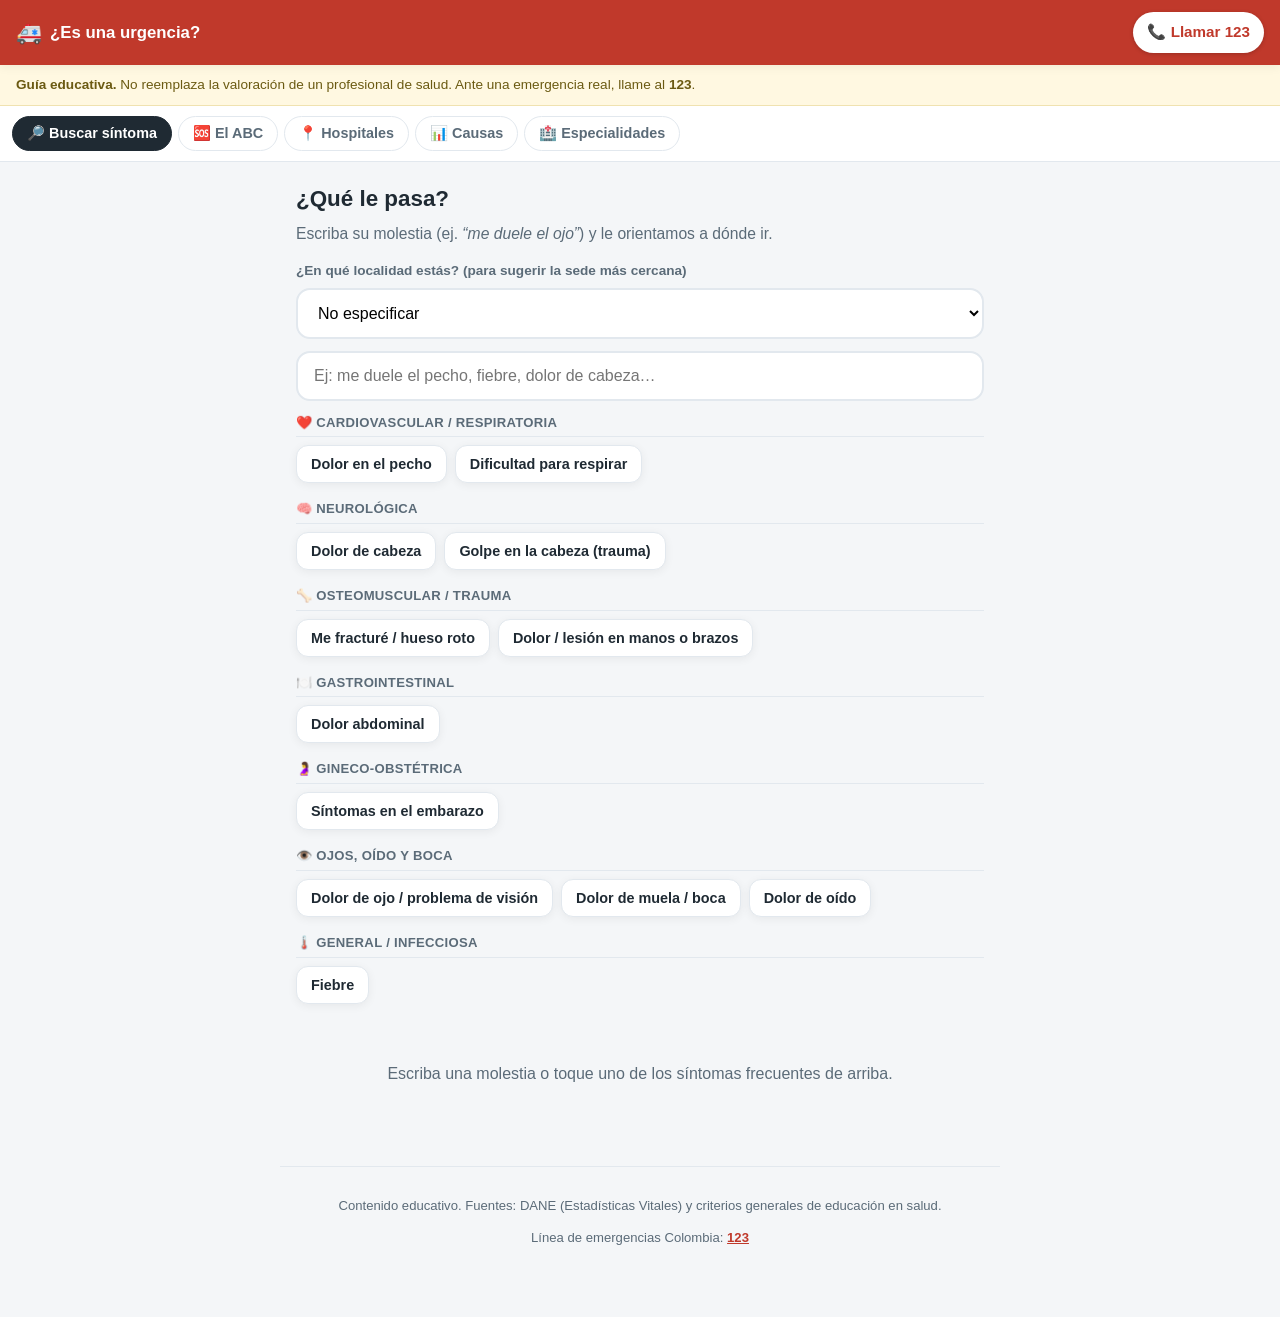
==== commit 92108167: "Agrupar síntomas por categoría clínica (cardio/resp, neuro, osteomuscular, GI, gineco, sentidos, gen" ====
--- a/visor/urgencias-visor.html
+++ b/visor/urgencias-visor.html
@@ -118,7 +118,19 @@
 }
 .search__input:focus { outline: none; border-color: var(--azul); }
 
-.chips { display: flex; flex-wrap: wrap; gap: 8px; margin: 12px 0 18px; }
+.chips { margin: 12px 0 18px; }
+.chip-grupo { margin-bottom: 16px; }
+.chip-grupo__titulo {
+  font-size: 0.82rem;
+  font-weight: 700;
+  color: var(--gris);
+  text-transform: uppercase;
+  letter-spacing: 0.3px;
+  margin: 0 0 8px;
+  padding-bottom: 4px;
+  border-bottom: 1px solid var(--borde);
+}
+.chip-grupo__chips { display: flex; flex-wrap: wrap; gap: 8px; }
 .chip {
   border: 1px solid var(--borde);
   background: #fff;
@@ -622,6 +634,7 @@
 const SINTOMAS = [
   {
     nombre: 'Dolor en el pecho',
+    categoria: 'cardio_resp',
     claves: ['pecho', 'corazon', 'infarto', 'opresion', 'dolor en el pecho'],
     nivel: NIVELES.EMERGENCIA,
     adonde: 'Urgencias de inmediato / llame al 123',
@@ -631,6 +644,7 @@
   },
   {
     nombre: 'Dificultad para respirar',
+    categoria: 'cardio_resp',
     claves: ['respirar', 'ahogo', 'falta de aire', 'asfixia', 'no puedo respirar'],
     nivel: NIVELES.EMERGENCIA,
     adonde: 'Urgencias de inmediato / llame al 123',
@@ -640,6 +654,7 @@
   },
   {
     nombre: 'Me fracturé / hueso roto',
+    categoria: 'osteomuscular',
     claves: ['fractura', 'fracture', 'hueso', 'quebre', 'me quebre', 'roto', 'luxacion', 'esguince'],
     nivel: NIVELES.URGENCIA,
     adonde: 'Urgencias con ortopedia',
@@ -653,6 +668,7 @@
   },
   {
     nombre: 'Dolor / lesión en manos o brazos',
+    categoria: 'osteomuscular',
     claves: ['mano', 'manos', 'brazo', 'brazos', 'muneca', 'dedo', 'dedos', 'codo'],
     nivel: NIVELES.URGENCIA,
     adonde: 'Urgencias con ortopedia',
@@ -666,6 +682,7 @@
   },
   {
     nombre: 'Dolor de ojo / problema de visión',
+    categoria: 'sentidos',
     claves: ['ojo', 'ojos', 'vista', 'vision', 'ver', 'me duele el ojo'],
     nivel: NIVELES.CONSULTA,
     adonde: 'Consulta / urgencia oftalmológica según gravedad',
@@ -679,6 +696,7 @@
   },
   {
     nombre: 'Dolor de cabeza',
+    categoria: 'neurologica',
     claves: ['cabeza', 'cefalea', 'migrana', 'jaqueca', 'me duele la cabeza'],
     nivel: NIVELES.CONSULTA,
     adonde: 'Consulta médica; urgencias si hay signos de alarma',
@@ -692,6 +710,7 @@
   },
   {
     nombre: 'Dolor abdominal',
+    categoria: 'gastrointestinal',
     claves: ['abdomen', 'barriga', 'estomago', 'panza', 'vientre', 'me duele el estomago'],
     nivel: NIVELES.CONSULTA,
     adonde: 'Consulta; urgencias si el dolor es intenso o persistente',
@@ -705,6 +724,7 @@
   },
   {
     nombre: 'Fiebre',
+    categoria: 'general',
     claves: ['fiebre', 'calentura', 'temperatura', 'febril'],
     nivel: NIVELES.AUTOCUIDADO,
     adonde: 'Autocuidado; consulta si persiste o hay signos de alarma',
@@ -718,6 +738,7 @@
   },
   {
     nombre: 'Dolor de muela / boca',
+    categoria: 'sentidos',
     claves: ['muela', 'diente', 'dientes', 'boca', 'encia', 'odontologia'],
     nivel: NIVELES.CONSULTA,
     adonde: 'Consulta odontológica',
@@ -727,6 +748,7 @@
   },
   {
     nombre: 'Dolor de oído',
+    categoria: 'sentidos',
     claves: ['oido', 'oreja', 'otitis', 'me duele el oido'],
     nivel: NIVELES.CONSULTA,
     adonde: 'Consulta médica',
@@ -736,6 +758,7 @@
   },
   {
     nombre: 'Golpe en la cabeza (trauma)',
+    categoria: 'neurologica',
     claves: ['golpe', 'trauma', 'cabeza golpe', 'caida', 'accidente'],
     nivel: NIVELES.URGENCIA,
     adonde: 'Urgencias',
@@ -748,6 +771,7 @@
   },
   {
     nombre: 'Síntomas en el embarazo',
+    categoria: 'gineco',
     claves: ['embarazo', 'embarazada', 'gestacion', 'bebe', 'parto'],
     nivel: NIVELES.URGENCIA,
     adonde: 'Urgencias de ginecobstetricia',
@@ -759,6 +783,20 @@
       'Disminución de movimientos del bebé → URGENCIA',
     ],
   },
+];
+
+/**
+ * CATEGORÍAS por sistema/aparato para agrupar los síntomas en la búsqueda.
+ * El campo "orden" controla cómo se muestran (más urgente/vital primero).
+ */
+const CATEGORIAS = [
+  { id: 'cardio_resp', etiqueta: 'Cardiovascular / Respiratoria', emoji: '❤️', orden: 1 },
+  { id: 'neurologica', etiqueta: 'Neurológica', emoji: '🧠', orden: 2 },
+  { id: 'osteomuscular', etiqueta: 'Osteomuscular / Trauma', emoji: '🦴', orden: 3 },
+  { id: 'gastrointestinal', etiqueta: 'Gastrointestinal', emoji: '🍽️', orden: 4 },
+  { id: 'gineco', etiqueta: 'Gineco-obstétrica', emoji: '🤰', orden: 5 },
+  { id: 'sentidos', etiqueta: 'Ojos, oído y boca', emoji: '👁️', orden: 6 },
+  { id: 'general', etiqueta: 'General / Infecciosa', emoji: '🌡️', orden: 7 },
 ];
 
 /* Especialidades: cuándo acudir a cada una */
@@ -1155,6 +1193,50 @@
     lista.forEach((s) => cont.appendChild(tarjetaSintoma(s)));
   }
 
+  // Dibuja los recuadros de síntomas agrupados bajo un encabezado por categoría.
+  function renderChipsPorCategoria(contenedor, input) {
+    contenedor.innerHTML = '';
+    const cats = CATEGORIAS.slice().sort((a, b) => a.orden - b.orden);
+    cats.forEach(function (cat) {
+      const delCat = SINTOMAS.filter((s) => s.categoria === cat.id);
+      if (!delCat.length) return;
+
+      const grupo = el('div', 'chip-grupo');
+      grupo.appendChild(el('h3', 'chip-grupo__titulo', cat.emoji + ' ' + cat.etiqueta));
+      const fila = el('div', 'chip-grupo__chips');
+      delCat.forEach(function (s) {
+        const chip = el('button', 'chip', s.nombre);
+        chip.addEventListener('click', function () {
+          input.value = s.nombre;
+          renderResultados(buscarSintomas(s.nombre), true);
+          input.focus();
+        });
+        fila.appendChild(chip);
+      });
+      grupo.appendChild(fila);
+      contenedor.appendChild(grupo);
+    });
+
+    // Síntomas sin categoría (por si se agrega alguno nuevo sin asignar).
+    const sinCat = SINTOMAS.filter((s) => !CATEGORIAS.some((c) => c.id === s.categoria));
+    if (sinCat.length) {
+      const grupo = el('div', 'chip-grupo');
+      grupo.appendChild(el('h3', 'chip-grupo__titulo', '• Otros'));
+      const fila = el('div', 'chip-grupo__chips');
+      sinCat.forEach(function (s) {
+        const chip = el('button', 'chip', s.nombre);
+        chip.addEventListener('click', function () {
+          input.value = s.nombre;
+          renderResultados(buscarSintomas(s.nombre), true);
+          input.focus();
+        });
+        fila.appendChild(chip);
+      });
+      grupo.appendChild(fila);
+      contenedor.appendChild(grupo);
+    }
+  }
+
   function initBuscador() {
     const input = document.getElementById('search-input');
     const chips = document.getElementById('chips');
@@ -1174,16 +1256,8 @@
       renderResultados(buscarSintomas(v), v.trim().length > 0);
     });
 
-    // Recuadros de acceso rápido: todos los motivos de consulta frecuentes.
-    SINTOMAS.forEach(function (s) {
-      const chip = el('button', 'chip', s.nombre);
-      chip.addEventListener('click', function () {
-        input.value = s.nombre;
-        renderResultados(buscarSintomas(s.nombre), true);
-        input.focus();
-      });
-      chips.appendChild(chip);
-    });
+    // Recuadros de acceso rápido, agrupados por categoría (sistema/aparato).
+    renderChipsPorCategoria(chips, input);
 
     input.addEventListener('input', function () {
       const v = input.value;
